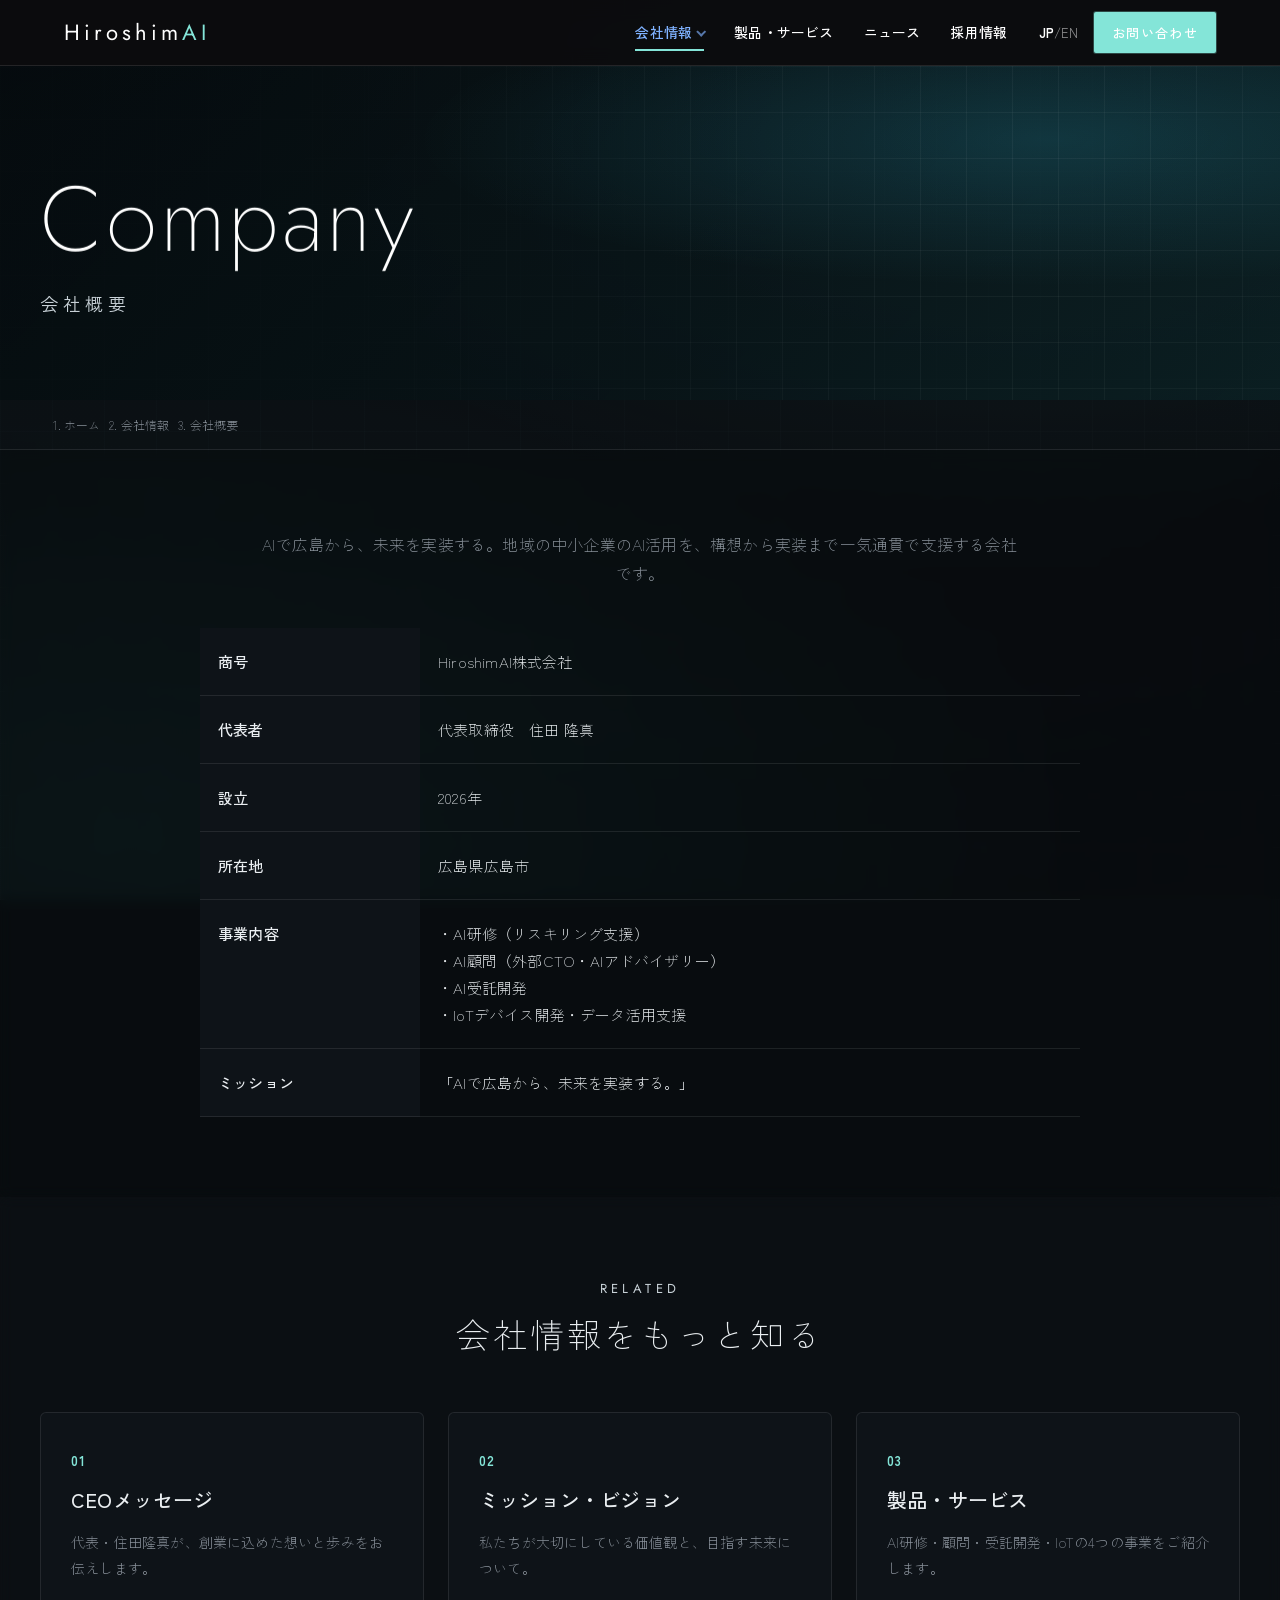
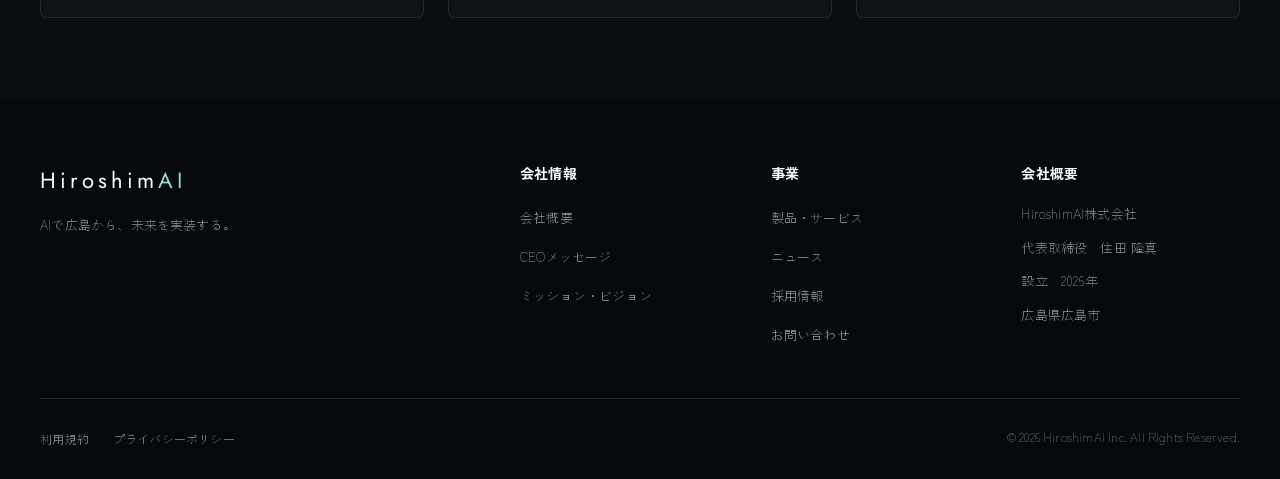
==== company/index.html @ 33a02822 "HiroshimAI corporate site Co-Authored-By: Claude Opus 4.8 <noreply@anthropic.com>" ====
<!DOCTYPE html>
<html lang="ja">
<head>
  <meta charset="UTF-8" />
  <meta name="viewport" content="width=device-width, initial-scale=1.0" />
  <script>if(!(window.matchMedia&&matchMedia("(prefers-reduced-motion: reduce)").matches))document.documentElement.classList.add("anim");</script>
  <title>会社概要 | HiroshimAI株式会社</title>
  <meta name="description" content="HiroshimAI株式会社の会社概要。商号・代表者・設立・所在地・事業内容をご案内します。" />
  <link rel="preconnect" href="https://fonts.googleapis.com" />
  <link rel="preconnect" href="https://fonts.gstatic.com" crossorigin />
  <link href="https://fonts.googleapis.com/css2?family=Jost:wght@200;300;400;500;600&family=Zen+Kaku+Gothic+New:wght@300;400;500;700&display=swap" rel="stylesheet" />
  <link rel="stylesheet" href="../css/style.css" />
</head>
<body>
  <div id="app-header"></div>

  <main>
    <section class="page-hero">
      <div class="page-hero-inner">
        <h1>Company</h1>
        <p class="page-jp">会社概要</p>
      </div>
    </section>
    <nav class="breadcrumb" aria-label="パンくず">
      <ol>
        <li><a href="../index.html">ホーム</a></li>
        <li><a href="index.html">会社情報</a></li>
        <li>会社概要</li>
      </ol>
    </nav>

    <section class="page-section">
      <div class="inner">
        <p class="lead-text">AIで広島から、未来を実装する。地域の中小企業のAI活用を、構想から実装まで一気通貫で支援する会社です。</p>
        <table class="profile-table">
          <tbody>
            <tr><th>商号</th><td>HiroshimAI株式会社</td></tr>
            <tr><th>代表者</th><td>代表取締役　住田 隆真</td></tr>
            <tr><th>設立</th><td>2026年</td></tr>
            <tr><th>所在地</th><td>広島県広島市</td></tr>
            <tr><th>事業内容</th><td>
              ・AI研修（リスキリング支援）<br />
              ・AI顧問（外部CTO・AIアドバイザリー）<br />
              ・AI受託開発<br />
              ・IoTデバイス開発・データ活用支援
            </td></tr>
            <tr><th>ミッション</th><td>「AIで広島から、未来を実装する。」</td></tr>
          </tbody>
        </table>
      </div>
    </section>

    <section class="page-section alt">
      <div class="inner">
        <div class="block-head">
          <p class="en">RELATED</p>
          <h2>会社情報をもっと知る</h2>
        </div>
        <div class="value-grid">
          <a class="value-card" href="message.html" data-reveal>
            <p class="v-num">01</p>
            <h3>CEOメッセージ</h3>
            <p>代表・住田隆真が、創業に込めた想いと歩みをお伝えします。</p>
          </a>
          <a class="value-card" href="vision.html" data-reveal>
            <p class="v-num">02</p>
            <h3>ミッション・ビジョン</h3>
            <p>私たちが大切にしている価値観と、目指す未来について。</p>
          </a>
          <a class="value-card" href="../services/index.html" data-reveal>
            <p class="v-num">03</p>
            <h3>製品・サービス</h3>
            <p>AI研修・顧問・受託開発・IoTの4つの事業をご紹介します。</p>
          </a>
        </div>
      </div>
    </section>
  </main>

  <div id="app-footer"></div>
  <script>window.SITE_ROOT = "../";</script>
  <script src="../js/layout.js"></script>
</body>
</html>
---- css/style.css ----
/* ============================================================
   HiroshimAI Corporate Site — Sony-inspired clean layout
   ============================================================ */

:root {
  --ink: #eaeef1;
  --ink-soft: #8b939c;
  --line: rgba(255, 255, 255, 0.09);
  --bg: #07090c;
  --bg-alt: #0e1318;
  --panel: rgba(12, 16, 20, 0.58);
  --panel-2: rgba(16, 21, 26, 0.58);
  --accent: #3fb8ad;        /* 統一アクア — solid fills */
  --accent-2: #84e5d8;      /* 明るいアクア — links / highlights */
  --gold: #84e5d8;          /* アクセント（旧goldの参照を流用） */
  --metal: #c8d1d7;         /* プラチナ — 上質なラベル / 細線 */
  --header-h: 66px;
  --maxw: 1200px;
  --font: "Zen Kaku Gothic New", "Noto Sans JP", -apple-system, BlinkMacSystemFont, "Segoe UI", sans-serif;
  --font-en: "Jost", "Zen Kaku Gothic New", sans-serif;
}

* { margin: 0; padding: 0; box-sizing: border-box; }

html { scroll-behavior: smooth; background: #05080a; }

body {
  font-family: var(--font);
  color: var(--ink);
  background: transparent;
  line-height: 1.8;
  font-weight: 400;
  -webkit-font-smoothing: antialiased;
}

/* ---------- Site-wide background video (rotated, full-screen) ---------- */
.site-bg {
  position: fixed; inset: 0; z-index: -2;
  overflow: hidden; background: #05080a;
}
.site-bg-video {
  position: absolute; top: 50%; left: 50%;
  width: 100vh; height: 100vw;          /* swapped so a 90° turn fills the viewport */
  object-fit: cover;
  transform: translate(-50%, -50%) rotate(90deg);
  filter: saturate(1.08) contrast(1.04) brightness(0.92);
}
.site-bg-overlay {
  position: fixed; inset: 0; z-index: -1; pointer-events: none;
  background:
    radial-gradient(110% 80% at 80% 14%, rgba(110, 220, 208, 0.13), transparent 56%),
    radial-gradient(120% 90% at 10% 92%, rgba(70, 190, 180, 0.12), transparent 62%),
    repeating-linear-gradient(0deg, rgba(150, 210, 215, 0.03) 0 1px, transparent 1px 52px),
    repeating-linear-gradient(90deg, rgba(150, 210, 215, 0.03) 0 1px, transparent 1px 52px),
    radial-gradient(150% 120% at 50% 50%, transparent 26%, rgba(4, 6, 8, 0.58) 78%, rgba(3, 4, 6, 0.85) 100%),
    linear-gradient(180deg, rgba(5, 7, 9, 0.55) 0%, rgba(5, 7, 9, 0.42) 40%, rgba(5, 7, 9, 0.64) 100%);
}

a { color: inherit; text-decoration: none; }
ul { list-style: none; }
img { max-width: 100%; display: block; }

.pc-only { display: inline; }
.sp-only { display: none; }

/* ---------- Header ---------- */
.site-header {
  position: fixed;
  top: 0; left: 0; right: 0;
  height: var(--header-h);
  background: rgba(12, 12, 14, 0.95);
  backdrop-filter: blur(10px);
  border-bottom: 1px solid rgba(255, 255, 255, 0.10);
  z-index: 1000;
  transition: box-shadow .3s;
}
.site-header.scrolled { box-shadow: 0 2px 18px rgba(0,0,0,.35); }

/* black bar → light text */
.site-header .brand-mark { color: #fff; }
.site-header .global-nav a { color: #fff; }
.site-header .global-nav a:hover { color: #7fb2ff; }
.site-header .global-nav a.active { color: #7fb2ff; }
.site-header .lang-toggle { color: #fff; }
.site-header .lang-toggle span { color: rgba(255,255,255,.55); }
.site-header .nav-burger span { background: #fff; }
.site-header .btn-contact { background: var(--accent-2); }
.site-header .btn-contact:hover { background: #fff; color: var(--accent); }

.header-inner {
  max-width: var(--maxw);
  height: 100%;
  margin: 0 auto;
  padding: 0 24px;
  display: flex;
  align-items: center;
  gap: 32px;
}

.brand-mark {
  font-weight: 900;
  font-size: 22px;
  letter-spacing: .5px;
  color: var(--ink);
}
.brand-ai { color: var(--accent-2); }

.global-nav { margin-left: auto; }
.global-nav ul { display: flex; gap: 30px; }
.global-nav a {
  font-size: 14px;
  font-weight: 500;
  color: var(--ink);
  position: relative;
  padding: 4px 0;
  transition: color .2s;
}
.global-nav a::after {
  content: "";
  position: absolute;
  left: 0; bottom: -2px;
  width: 0; height: 2px;
  background: var(--accent-2);
  transition: width .25s;
}
.global-nav a:hover { color: var(--accent-2); }
.global-nav a:hover::after { width: 100%; }

.header-utility { display: flex; align-items: center; gap: 16px; }

.lang-toggle {
  background: none; border: none; cursor: pointer;
  font-family: var(--font);
  font-size: 13px; font-weight: 700; color: var(--ink);
}
.lang-toggle span { color: var(--ink-soft); font-weight: 400; }

.btn-contact {
  font-size: 13px; font-weight: 700;
  color: #fff; background: var(--accent);
  padding: 9px 18px; border-radius: 2px;
  transition: background .2s;
}
.btn-contact:hover { background: var(--accent-2); }

.nav-burger {
  display: none;
  flex-direction: column; gap: 5px;
  background: none; border: none; cursor: pointer; padding: 4px;
}
.nav-burger span {
  width: 24px; height: 2px; background: var(--ink);
  transition: transform .3s, opacity .3s;
}
.nav-burger.open span:nth-child(1) { transform: translateY(7px) rotate(45deg); }
.nav-burger.open span:nth-child(2) { opacity: 0; }
.nav-burger.open span:nth-child(3) { transform: translateY(-7px) rotate(-45deg); }

.mobile-drawer {
  position: fixed; top: var(--header-h); left: 0; right: 0;
  background: #fff; border-bottom: 1px solid var(--line);
  z-index: 999;
}
.mobile-drawer ul { padding: 8px 24px 20px; }
.mobile-drawer li { border-bottom: 1px solid var(--line); }
.mobile-drawer a { display: block; padding: 16px 4px; font-weight: 500; }
.drawer-contact { color: var(--accent-2); font-weight: 700; }

/* ---------- Hero ---------- */
.hero {
  position: relative;
  margin-top: 0;
  height: 100vh;
  min-height: 560px;
  overflow: hidden;
  background: transparent;     /* the site-wide video shows through */
}
.hero-overlay {
  position: absolute; inset: 0; z-index: 1; pointer-events: none;
  background:
    radial-gradient(80% 70% at 80% 30%, rgba(110,220,208,.13), transparent 60%),
    linear-gradient(90deg, rgba(4,6,8,.82) 0%, rgba(4,6,8,.44) 48%, rgba(4,6,8,.08) 100%),
    linear-gradient(0deg, rgba(4,6,8,.68) 0%, transparent 35%);
}
.hero-track { height: 100%; position: relative; z-index: 2; }

.hero-slide {
  position: absolute; inset: 0;
  opacity: 0; visibility: hidden;
  transition: opacity .9s ease;
  display: flex; align-items: center;
}
.hero-slide.is-active { opacity: 1; visibility: visible; }

.hero-bg {
  position: absolute; inset: 0;
  z-index: 0;
  transform: scale(1.05);
  transition: transform 6s ease;
}
.hero-slide.is-active .hero-bg { transform: scale(1); }

.hero-bg-1 { background:
  radial-gradient(circle at 75% 30%, rgba(31,111,235,.45), transparent 55%),
  linear-gradient(135deg, #06203b 0%, #0a2540 55%, #123a63 100%); }
.hero-bg-2 { background:
  radial-gradient(circle at 70% 70%, rgba(46,204,153,.4), transparent 55%),
  linear-gradient(135deg, #06231a 0%, #0b3d2e 60%, #145c44 100%); }
.hero-bg-3 { background:
  radial-gradient(circle at 78% 35%, rgba(160,90,230,.45), transparent 55%),
  linear-gradient(135deg, #1b0d2b 0%, #3a1d57 60%, #582a82 100%); }

.hero-bg::after {
  content: "";
  position: absolute; inset: 0;
  background-image:
    linear-gradient(rgba(255,255,255,.05) 1px, transparent 1px),
    linear-gradient(90deg, rgba(255,255,255,.05) 1px, transparent 1px);
  background-size: 48px 48px;
  mask-image: radial-gradient(circle at 70% 50%, #000, transparent 75%);
}

.hero-copy {
  position: relative; z-index: 2;
  max-width: var(--maxw);
  width: 100%;
  margin: 0 auto;
  padding: 0 24px;
  color: #fff;
}
.hero-kicker {
  font-size: 13px; font-weight: 700; letter-spacing: .25em;
  opacity: .85; margin-bottom: 18px;
}
.hero-title {
  font-size: clamp(30px, 5vw, 56px);
  font-weight: 900; line-height: 1.25;
  letter-spacing: .02em;
  margin-bottom: 22px;
}
.hero-lead {
  font-size: clamp(14px, 1.6vw, 17px);
  font-weight: 400; line-height: 1.9;
  opacity: .92; margin-bottom: 30px;
  max-width: 560px;
}
.hero-link {
  display: inline-flex; align-items: center; gap: 8px;
  font-size: 14px; font-weight: 700; color: #fff;
  border: 1px solid rgba(255,255,255,.7);
  padding: 12px 26px; border-radius: 2px;
  transition: background .25s, color .25s;
}
.hero-link::after { content: "→"; }
.hero-link:hover { background: #fff; color: var(--accent); }

.hero-dots {
  position: absolute; bottom: 24px; left: 50%;
  transform: translateX(-50%);
  display: flex; gap: 12px; z-index: 3;
}
.hero-dots button {
  width: 38px; height: 4px; border: none; cursor: pointer;
  background: rgba(255,255,255,.4); border-radius: 2px;
  transition: background .3s;
}
.hero-dots button.active { background: #fff; }

/* ---------- Mission ---------- */
.mission {
  text-align: center;
  padding: 96px 24px;
  max-width: 860px; margin: 0 auto;
}
.mission-text {
  font-size: clamp(20px, 3vw, 32px);
  font-weight: 300; line-height: 1.6;
  margin-bottom: 28px;
}
.mission-text strong { font-weight: 900; }
.mission-sub { font-size: 15px; color: var(--ink-soft); }
.mission-sub em { font-style: normal; color: var(--accent-2); font-weight: 700; }

/* ---------- Section headings ---------- */
.section-head { text-align: center; margin-bottom: 48px; }
.section-title {
  font-size: clamp(28px, 4vw, 42px);
  font-weight: 900; letter-spacing: .04em;
}
.section-jp {
  font-size: 13px; font-weight: 500; letter-spacing: .2em;
  color: var(--ink-soft); margin-top: 8px;
}
.section-head-light .section-title,
.section-head-light .section-jp { color: #fff; }
.section-head-light .section-jp { opacity: .75; }

/* ---------- Services ---------- */
.services { padding: 80px 24px; background: var(--bg-alt); }
.service-grid {
  max-width: var(--maxw); margin: 0 auto;
  display: grid; grid-template-columns: repeat(4, 1fr); gap: 24px;
}
.service-card {
  background: #fff; border: 1px solid var(--line);
  padding: 36px 28px; border-radius: 4px;
  transition: transform .3s, box-shadow .3s;
  position: relative; overflow: hidden;
}
.service-card::before {
  content: ""; position: absolute; top: 0; left: 0;
  width: 100%; height: 4px; background: var(--accent-2);
  transform: scaleX(0); transform-origin: left; transition: transform .3s;
}
.service-card:hover { transform: translateY(-6px); box-shadow: 0 16px 40px rgba(0,0,0,.08); }
.service-card:hover::before { transform: scaleX(1); }
.service-num {
  font-size: 13px; font-weight: 700; color: var(--accent-2);
  letter-spacing: .1em; margin-bottom: 12px;
}
.service-card h3 { font-size: 22px; font-weight: 900; margin-bottom: 12px; }
.service-catch { font-size: 14px; color: var(--ink-soft); margin-bottom: 18px; min-height: 3.6em; }
.service-points li {
  font-size: 13px; padding-left: 18px; position: relative; margin-bottom: 6px;
}
.service-points li::before {
  content: ""; position: absolute; left: 0; top: .8em;
  width: 6px; height: 6px; border-radius: 50%; background: var(--accent-2);
}

/* ---------- Steps ---------- */
.steps { padding: 96px 24px; }
.steps-lead { text-align: center; color: var(--ink-soft); margin: -24px 0 48px; font-size: 15px; }
.step-grid {
  max-width: var(--maxw); margin: 0 auto;
  display: grid; grid-template-columns: repeat(3, 1fr); gap: 28px;
}
.step-card {
  border: 1px solid var(--line); border-radius: 4px;
  padding: 34px 30px; position: relative;
}
.step-day {
  display: inline-block; font-size: 13px; font-weight: 700; color: #fff;
  background: var(--accent); padding: 4px 14px; border-radius: 2px; margin-bottom: 16px;
}
.step-card h3 { font-size: 20px; font-weight: 900; margin-bottom: 12px; }
.step-card > p { font-size: 14px; color: var(--ink-soft); margin-bottom: 18px; }
.step-card ul li {
  font-size: 13px; padding-left: 20px; position: relative; margin-bottom: 8px;
  border-top: 1px dashed var(--line); padding-top: 8px;
}
.step-card ul li::before {
  content: "✓"; position: absolute; left: 0; top: 8px; color: var(--accent-2); font-weight: 700;
}

/* ---------- Flow ---------- */
.flow { padding: 96px 24px; background: var(--bg-alt); }
.flow-list {
  max-width: var(--maxw); margin: 0 auto;
  display: grid; grid-template-columns: repeat(4, 1fr); gap: 0;
}
.flow-item {
  background: var(--bg-alt); padding: 32px 24px; border: 1px solid var(--line);
  position: relative;
}
.flow-item:not(:last-child)::after {
  content: "›"; position: absolute; right: -12px; top: 50%;
  transform: translateY(-50%); font-size: 28px; color: var(--accent-2);
  z-index: 2; background: transparent; padding: 0 2px;
}
.flow-step {
  font-size: 12px; font-weight: 700; color: var(--accent-2); letter-spacing: .1em;
}
.flow-item h3 { font-size: 18px; font-weight: 900; margin: 8px 0 10px; }
.flow-item p { font-size: 13px; color: var(--ink-soft); }

/* ---------- Pricing ---------- */
.pricing { padding: 96px 24px; }
.pricing-training {
  max-width: 980px; margin: 0 auto 72px;
  text-align: center;
  background: var(--bg-alt); border-radius: 8px; padding: 48px 32px;
}
.pt-lead { font-size: 17px; margin-bottom: 32px; }
.pt-lead strong { color: var(--accent-2); font-size: 1.3em; }
.pt-calc {
  display: flex; align-items: center; justify-content: center;
  gap: 18px; flex-wrap: wrap; margin-bottom: 24px;
}
.pt-box {
  background: #fff; border: 1px solid var(--line); border-radius: 6px;
  padding: 22px 28px; min-width: 180px;
}
.pt-box-accent { border-color: var(--accent-2); background: var(--accent); color: #fff; }
.pt-label { display: block; font-size: 13px; color: var(--ink-soft); margin-bottom: 6px; }
.pt-box-accent .pt-label { color: rgba(255,255,255,.85); }
.pt-num { display: block; font-size: 44px; font-weight: 900; line-height: 1; }
.pt-num small { font-size: 16px; font-weight: 700; margin-left: 2px; }
.pt-note { display: block; font-size: 11px; color: var(--ink-soft); margin-top: 6px; }
.pt-box-accent .pt-note { color: rgba(255,255,255,.8); }
.pt-op { font-size: 32px; font-weight: 300; color: var(--ink-soft); }
.pt-foot { font-size: 12px; color: var(--ink-soft); margin-top: 18px; }

.plans-title { text-align: center; font-size: 24px; font-weight: 900; margin-bottom: 36px; }
.plan-grid {
  max-width: var(--maxw); margin: 0 auto;
  display: grid; grid-template-columns: repeat(4, 1fr); gap: 20px;
}
.plan-card {
  border: 1px solid var(--line); border-radius: 6px; padding: 30px 24px;
  display: flex; flex-direction: column;
}
.plan-card-featured {
  border: 2px solid var(--accent-2);
  box-shadow: 0 14px 38px rgba(31,111,235,.14);
  position: relative;
}
.plan-card-featured::before {
  content: "おすすめ"; position: absolute; top: -12px; left: 50%;
  transform: translateX(-50%); background: var(--accent-2); color: #fff;
  font-size: 11px; font-weight: 700; padding: 4px 14px; border-radius: 20px;
}
.plan-tag { font-size: 12px; font-weight: 700; color: var(--accent-2); letter-spacing: .1em; }
.plan-card h4 { font-size: 20px; font-weight: 900; margin: 6px 0 10px; }
.plan-price { font-size: 30px; font-weight: 900; margin-bottom: 20px; }
.plan-price small { font-size: 14px; font-weight: 500; color: var(--ink-soft); }
.plan-card ul li {
  font-size: 13px; padding: 9px 0 9px 20px; position: relative;
  border-top: 1px solid var(--line);
}
.plan-card ul li::before {
  content: "✓"; position: absolute; left: 0; color: var(--accent-2); font-weight: 700;
}

/* ---------- Company / Message ---------- */
.company {
  padding: 96px 24px;
  background: linear-gradient(135deg, #06203b, #0a2540 60%, #123a63);
  color: #fff;
}
.company-inner {
  max-width: var(--maxw); margin: 0 auto;
  display: grid; grid-template-columns: 320px 1fr; gap: 56px; align-items: center;
}
.rep-photo {
  aspect-ratio: 3/4; border-radius: 6px;
  background:
    radial-gradient(circle at 50% 35%, rgba(31,111,235,.5), transparent 60%),
    linear-gradient(160deg, #16314f, #0a2540);
  border: 1px solid rgba(255,255,255,.15);
  display: flex; align-items: flex-end; justify-content: center;
  padding-bottom: 24px;
}
.rep-photo span {
  writing-mode: vertical-rl; font-size: 30px; font-weight: 900;
  letter-spacing: .15em; opacity: .9;
}
.rep-lead { font-size: clamp(20px, 2.6vw, 28px); font-weight: 700; line-height: 1.6; margin-bottom: 20px; }
.rep-text { font-size: 15px; opacity: .9; margin-bottom: 28px; max-width: 560px; }
.rep-name { display: flex; align-items: baseline; gap: 14px; margin-bottom: 24px; }
.rep-role { font-size: 13px; opacity: .8; }
.rep-fullname { font-size: 26px; font-weight: 900; letter-spacing: .08em; }
.rep-history { border-top: 1px solid rgba(255,255,255,.2); padding-top: 18px; }
.rep-history li {
  font-size: 14px; padding: 7px 0; display: flex; gap: 18px;
  border-bottom: 1px solid rgba(255,255,255,.1);
}
.rep-history li span { font-weight: 700; color: #7fb2ff; min-width: 48px; }

/* ---------- News ---------- */
.news { padding: 96px 24px; max-width: 920px; margin: 0 auto; }
.news-list li {
  display: flex; align-items: center; gap: 20px; flex-wrap: wrap;
  padding: 22px 8px; border-bottom: 1px solid var(--line);
  transition: background .2s;
}
.news-list li:first-child { border-top: 1px solid var(--line); }
.news-list li:hover { background: var(--bg-alt); }
.news-list time { font-size: 14px; font-weight: 700; color: var(--ink-soft); min-width: 96px; }
.news-cat {
  font-size: 11px; font-weight: 700; color: #fff; background: var(--accent);
  padding: 3px 12px; border-radius: 2px;
}
.news-list a { font-size: 15px; font-weight: 500; flex: 1; }
.news-list a:hover { color: var(--accent-2); }

/* ---------- Contact ---------- */
.contact {
  text-align: center; padding: 100px 24px;
  background: var(--bg-alt);
}
.contact-title { font-size: clamp(26px, 4vw, 40px); font-weight: 900; line-height: 1.4; margin-bottom: 16px; }
.contact-lead { font-size: 16px; color: var(--ink-soft); margin-bottom: 36px; }
.contact-btn {
  display: inline-block; font-size: 16px; font-weight: 700; color: #fff;
  background: var(--accent); padding: 18px 48px; border-radius: 3px;
  transition: transform .2s, background .2s;
}
.contact-btn:hover { background: var(--accent-2); transform: translateY(-3px); }

/* ---------- Footer ---------- */
.site-footer { background: #0c0c0e; color: #cfcfd4; padding: 64px 24px 28px; }
.footer-inner {
  max-width: var(--maxw); margin: 0 auto;
  display: grid; grid-template-columns: 1.2fr 2fr; gap: 48px;
  padding-bottom: 40px; border-bottom: 1px solid rgba(255,255,255,.12);
}
.footer-brand .brand-mark { color: #fff; }
.footer-brand p { font-size: 13px; opacity: .7; margin-top: 12px; }
.footer-nav { display: grid; grid-template-columns: repeat(3, 1fr); gap: 32px; }
.footer-col h4 { font-size: 14px; font-weight: 700; color: #fff; margin-bottom: 16px; }
.footer-col ul li { margin-bottom: 10px; }
.footer-col a { font-size: 13px; opacity: .75; transition: opacity .2s; }
.footer-col a:hover { opacity: 1; }
.footer-meta li { font-size: 13px; opacity: .7; margin-bottom: 8px; }
.footer-bottom {
  max-width: var(--maxw); margin: 24px auto 0;
  display: flex; justify-content: space-between; align-items: center; flex-wrap: wrap; gap: 12px;
}
.footer-legal { display: flex; gap: 24px; }
.footer-legal a { font-size: 12px; opacity: .7; }
.footer-legal a:hover { opacity: 1; }
.copyright { font-size: 12px; opacity: .55; }

/* ---------- Global nav dropdown ---------- */
.global-nav { height: 100%; }
.global-nav ul { height: 100%; align-items: stretch; }
.global-nav li { display: flex; align-items: center; }
.has-dropdown { position: relative; }
.nav-top { display: inline-flex; align-items: center; gap: 5px; }
.caret {
  width: 7px; height: 7px; border-right: 2px solid currentColor;
  border-bottom: 2px solid currentColor; transform: rotate(45deg) translateY(-1px);
  transition: transform .25s; opacity: .65;
}
.has-dropdown:hover .caret { transform: rotate(225deg) translateY(-1px); }
.global-nav a.active { color: var(--accent-2); }
.global-nav a.active::after { width: 100%; }

.dropdown {
  position: absolute; top: 100%; left: 50%;
  transform: translateX(-50%) translateY(10px);
  min-width: 220px; background: #fff;
  border: 1px solid var(--line); border-radius: 4px;
  box-shadow: 0 14px 36px rgba(0,0,0,.12);
  padding: 8px 0; z-index: 1100;
  opacity: 0; visibility: hidden; pointer-events: none;
  transition: opacity .2s ease, transform .2s ease;
}
.has-dropdown:hover .dropdown,
.has-dropdown:focus-within .dropdown {
  opacity: 1; visibility: visible; pointer-events: auto;
  transform: translateX(-50%) translateY(0);
}
.dropdown a {
  display: block; padding: 12px 24px; font-size: 13px; font-weight: 500;
  white-space: nowrap;
}
.dropdown a::after { display: none; }
.dropdown a:hover { background: var(--bg-alt); color: var(--accent-2); }
.dropdown a[aria-current="page"] { color: var(--accent-2); font-weight: 700; }

/* drawer accordion */
.drawer-acc {
  width: 100%; text-align: left; background: none; border: none; cursor: pointer;
  font-family: var(--font); font-size: 16px; font-weight: 500; color: var(--ink);
  padding: 16px 4px; display: flex; align-items: center; justify-content: space-between;
}
.acc-icon { width: 10px; height: 10px; border-right: 2px solid var(--ink); border-bottom: 2px solid var(--ink); transform: rotate(45deg); transition: transform .25s; }
.drawer-acc.open .acc-icon { transform: rotate(225deg); }
.drawer-sub { padding: 0 0 12px 16px; }
.drawer-sub a { display: block; padding: 12px 4px; font-size: 14px; color: var(--ink-soft); border-bottom: 1px solid var(--line); }

/* ---------- Sub-page hero / breadcrumb ---------- */
.page-hero {
  margin-top: var(--header-h);
  padding: 104px 24px 80px;
  background: linear-gradient(135deg, #06203b 0%, #0a2540 60%, #123a63 100%);
  color: #fff; position: relative; overflow: hidden;
}
.page-hero::after {
  content: ""; position: absolute; inset: 0;
  background-image:
    linear-gradient(rgba(255,255,255,.05) 1px, transparent 1px),
    linear-gradient(90deg, rgba(255,255,255,.05) 1px, transparent 1px);
  background-size: 46px 46px;
  mask-image: radial-gradient(circle at 80% 40%, #000, transparent 78%);
}
.page-hero-inner { max-width: var(--maxw); margin: 0 auto; position: relative; z-index: 1; }
/* Sony-style page title: large thin English, small Japanese subtitle */
.page-hero h1 {
  font-size: clamp(40px, 8vw, 92px);
  font-weight: 300;
  line-height: 1.08;
  letter-spacing: .01em;
  margin: 0;
  color: #fff;
}
.page-hero .page-jp {
  margin-top: 18px;
  font-size: clamp(14px, 1.7vw, 18px);
  font-weight: 400;
  letter-spacing: .22em;
  color: rgba(255,255,255,.72);
}

.breadcrumb {
  border-bottom: 1px solid var(--line); background: #fff;
}
.breadcrumb ol {
  max-width: var(--maxw); margin: 0 auto; padding: 14px 24px;
  display: flex; flex-wrap: wrap; gap: 8px; font-size: 12px; color: var(--ink-soft);
}
.breadcrumb a:hover { color: var(--accent-2); }
.breadcrumb li:not(:last-child)::after { content: "›"; margin-left: 8px; opacity: .5; }

/* ---------- Generic page section ---------- */
.page-section { padding: 80px 24px; }
.page-section .inner { max-width: var(--maxw); margin: 0 auto; }
.page-section.alt { background: var(--bg-alt); }
.block-head { text-align: center; margin-bottom: 44px; }
.block-head .en { font-size: 13px; font-weight: 700; letter-spacing: .2em; color: var(--accent-2); }
.block-head h2 { font-size: clamp(24px, 3.4vw, 34px); font-weight: 900; margin-top: 6px; }
.lead-text { max-width: 760px; margin: 0 auto 40px; text-align: center; font-size: 16px; color: var(--ink-soft); }

/* ---------- Company profile table ---------- */
.profile-table { width: 100%; max-width: 880px; margin: 0 auto; border-collapse: collapse; }
.profile-table th, .profile-table td {
  text-align: left; padding: 20px 18px; border-bottom: 1px solid var(--line); font-size: 15px; vertical-align: top;
}
.profile-table th { width: 220px; font-weight: 700; background: var(--bg-alt); }

/* ---------- Vision page ---------- */
.vision-statement {
  text-align: center; padding: 30px 24px 10px;
}
.vision-statement .big {
  font-size: clamp(28px, 5vw, 52px); font-weight: 900; line-height: 1.4;
  background: linear-gradient(135deg, #0a2540, #1f6feb); -webkit-background-clip: text; background-clip: text; color: transparent;
}
.value-grid { display: grid; grid-template-columns: repeat(3, 1fr); gap: 24px; max-width: var(--maxw); margin: 0 auto; }
.value-card { border: 1px solid var(--line); border-radius: 6px; padding: 36px 30px; background: #fff; }
.value-card .v-num { font-size: 13px; font-weight: 700; color: var(--accent-2); letter-spacing: .1em; }
.value-card h3 { font-size: 20px; font-weight: 900; margin: 10px 0 12px; }
.value-card p { font-size: 14px; color: var(--ink-soft); }

/* ---------- Home teaser blocks ---------- */
.more-link {
  display: inline-flex; align-items: center; gap: 8px;
  font-size: 14px; font-weight: 700; color: var(--accent);
  border: 1px solid var(--accent); padding: 12px 28px; border-radius: 2px;
  transition: background .2s, color .2s;
}
.more-link::after { content: "→"; }
.more-link:hover { background: var(--accent); color: #fff; }
.center { text-align: center; margin-top: 44px; }

a.service-card { color: inherit; cursor: pointer; }
a.service-card .service-go { font-size: 13px; font-weight: 700; color: var(--accent-2); margin-top: 16px; display: inline-block; }
a.service-card .service-go::after { content: " →"; }

.home-recruit {
  position: relative; overflow: hidden;
  background: linear-gradient(135deg, #0b3d2e, #145c44);
  color: #fff; text-align: center; padding: 90px 24px;
}
.home-recruit h2 { font-size: clamp(24px, 4vw, 38px); font-weight: 900; margin-bottom: 14px; }
.home-recruit p { opacity: .9; margin-bottom: 30px; }
.home-recruit .more-link { color: #fff; border-color: rgba(255,255,255,.7); }
.home-recruit .more-link:hover { background: #fff; color: #0b3d2e; }

/* ---------- News page ---------- */
.news-filter { display: flex; gap: 10px; justify-content: center; flex-wrap: wrap; margin-bottom: 36px; }
.news-filter span { font-size: 13px; font-weight: 700; padding: 8px 18px; border: 1px solid var(--line); border-radius: 20px; color: var(--ink-soft); }
.news-filter span.on { background: var(--accent); color: #fff; border-color: var(--accent); }

/* ---------- Recruit page ---------- */
.recruit-values { display: grid; grid-template-columns: repeat(3, 1fr); gap: 24px; }
.job-list { max-width: 920px; margin: 0 auto; }
.job-card {
  border: 1px solid var(--line); border-radius: 6px; padding: 30px 32px; margin-bottom: 18px;
  display: grid; grid-template-columns: 1fr auto; gap: 16px 32px; align-items: center;
}
.job-card h3 { font-size: 20px; font-weight: 900; margin-bottom: 8px; }
.job-tags { display: flex; gap: 8px; flex-wrap: wrap; margin-bottom: 8px; }
.job-tags span { font-size: 12px; font-weight: 700; color: var(--accent-2); background: #eef4ff; padding: 4px 12px; border-radius: 3px; }
.job-card p { font-size: 14px; color: var(--ink-soft); }
.job-apply { white-space: nowrap; }

/* ---------- Contact page ---------- */
.contact-wrap { max-width: 720px; margin: 0 auto; }
.contact-form { display: grid; gap: 22px; }
.form-row { display: grid; gap: 8px; }
.form-row label { font-size: 14px; font-weight: 700; }
.form-row label .req { color: #d33; font-size: 12px; margin-left: 6px; }
.form-row input, .form-row textarea, .form-row select {
  font-family: var(--font); font-size: 15px; padding: 14px 16px;
  border: 1px solid var(--line); border-radius: 4px; background: #fff; width: 100%;
}
.form-row input:focus, .form-row textarea:focus, .form-row select:focus {
  outline: none; border-color: var(--accent-2); box-shadow: 0 0 0 3px rgba(31,111,235,.12);
}
.form-row textarea { min-height: 150px; resize: vertical; }
.form-submit {
  font-family: var(--font); font-size: 16px; font-weight: 700; color: #fff;
  background: var(--accent); border: none; cursor: pointer;
  padding: 16px 48px; border-radius: 3px; justify-self: center; transition: background .2s, transform .2s;
}
.form-submit:hover { background: var(--accent-2); transform: translateY(-2px); }
.contact-note { text-align: center; font-size: 13px; color: var(--ink-soft); margin-top: 20px; }
.contact-direct { text-align: center; margin-top: 40px; padding-top: 32px; border-top: 1px solid var(--line); }
.contact-direct a { color: var(--accent-2); font-weight: 700; }

/* ============================================================
   DARK THEME — 近未来感（ネオン×ガラス）と、翠の生命感
   ============================================================ */

/* section backdrops — translucent so the living video breathes through */
.services, .steps, .pricing, .page-section { background: var(--panel); }
.flow, .contact, .page-section.alt { background: var(--panel-2); }
.mission, .news { background: transparent; }

/* readable text over moving video */
.hero-copy, .mission-text, .mission-sub { text-shadow: 0 2px 24px rgba(0,0,0,.55); }

/* gold labels (大観の金) */
.hero-kicker { color: var(--gold); opacity: 1; }
.block-head .en, .page-hero .en { color: var(--gold); }
.section-jp { color: var(--gold); opacity: .9; }

/* mission */
.mission-sub em { color: var(--accent-2); }

/* services / steps / plans / values / jobs — dark panels */
.service-card { background: var(--bg-alt); border-color: var(--line); }
.service-card:hover { box-shadow: 0 18px 44px rgba(0,0,0,.5); }
.step-card { background: rgba(255,255,255,.025); border-color: var(--line); }
.step-card ul li { border-top-color: var(--line); }
.plan-card { background: var(--bg-alt); border-color: var(--line); }
.plan-card ul li { border-top-color: var(--line); }
.plan-card-featured { border-color: var(--accent-2); box-shadow: 0 16px 44px rgba(69,214,166,.18); }
.value-card { background: var(--bg-alt); border-color: var(--line); }
.job-card { background: var(--bg-alt); border-color: var(--line); }
.job-tags span { background: rgba(69,214,166,.12); color: var(--accent-2); }

/* pricing */
.pricing-training { background: var(--bg-alt); }
.pt-box { background: #0c1217; border-color: var(--line); }
.pt-box-accent { background: var(--accent); border-color: var(--accent-2); }
.pt-op { color: var(--ink-soft); }

/* company profile table */
.profile-table th { background: var(--bg-alt); }
.profile-table th, .profile-table td { border-bottom-color: var(--line); }

/* news */
.news-list li, .news-list li:first-child { border-color: var(--line); }
.news-list li:hover { background: var(--bg-alt); }
.news-cat { background: var(--accent); }
.news-filter span { border-color: var(--line); color: var(--ink-soft); }
.news-filter span.on { background: var(--accent); border-color: var(--accent); color: #fff; }

/* contact form */
.form-row input, .form-row textarea, .form-row select {
  background: var(--bg-alt); border-color: var(--line); color: var(--ink);
}
.form-row input::placeholder, .form-row textarea::placeholder { color: #5d6970; }
.contact-direct { border-top-color: var(--line); }

/* breadcrumb */
.breadcrumb { background: var(--panel-2); border-bottom-color: var(--line); }

/* dropdown — dark panel */
.dropdown {
  background: #0c1217; border-color: var(--line);
  box-shadow: 0 18px 40px rgba(0,0,0,.55);
}
.dropdown a:hover { background: rgba(255,255,255,.06); color: var(--accent-2); }

/* mobile drawer — dark */
.mobile-drawer { background: #070b0e; border-bottom-color: var(--line); }
.mobile-drawer li { border-color: var(--line); }
.drawer-sub a { color: var(--ink-soft); border-color: var(--line); }

/* atmospheric dark gradients (差し替え) */
.company {
  background:
    radial-gradient(90% 80% at 80% 20%, rgba(56,214,255,.13), transparent 55%),
    linear-gradient(135deg, rgba(7,15,18,.90) 0%, rgba(9,20,24,.86) 55%, rgba(11,30,34,.84) 100%);
}
.rep-photo {
  background:
    radial-gradient(circle at 50% 32%, rgba(69,214,166,.35), transparent 62%),
    linear-gradient(160deg, #12211c, #0a1512);
  border-color: rgba(255,255,255,.12);
}
.rep-history li span { color: var(--accent-2); }
.page-hero {
  background:
    radial-gradient(90% 80% at 82% 22%, rgba(56,214,255,.15), transparent 55%),
    linear-gradient(135deg, rgba(6,12,15,.88) 0%, rgba(9,22,26,.82) 60%, rgba(12,34,38,.80) 100%);
}
.home-recruit {
  background:
    radial-gradient(80% 80% at 20% 30%, rgba(56,214,255,.13), transparent 55%),
    linear-gradient(135deg, rgba(7,28,28,.90), rgba(11,50,48,.84));
}

/* footer — keep deepest tone, align hairlines */
.site-footer { background: #06090b; }

/* gentle living glow on the hero (生命感) */
@keyframes heroGlow {
  0%, 100% { opacity: .85; }
  50% { opacity: 1; }
}
.hero-overlay { animation: heroGlow 7s ease-in-out infinite; }

/* ---------- 近未来感：フロストガラス × ネオングロー ---------- */
.services, .steps, .pricing, .flow, .contact, .page-section {
  backdrop-filter: blur(7px) saturate(1.1);
  -webkit-backdrop-filter: blur(7px) saturate(1.1);
}

/* neon-lit labels */
.hero-kicker, .block-head .en, .page-hero .en, .section-jp {
  text-shadow: 0 0 16px rgba(56, 214, 255, 0.55);
}
.brand-ai { text-shadow: 0 0 12px rgba(60, 230, 196, 0.65); }

/* glowing CTAs */
.site-header .btn-contact { box-shadow: 0 0 0 1px rgba(60,230,196,.40), 0 0 18px rgba(60,230,196,.35); }
.contact-btn { box-shadow: 0 0 26px rgba(21,168,146,.50); }
.contact-btn:hover { box-shadow: 0 0 34px rgba(60,230,196,.65); }
.hero-link { box-shadow: 0 0 18px rgba(56,214,255,.22); }
.hero-link:hover { box-shadow: 0 0 28px rgba(56,214,255,.5); }

/* cards: neon edge on emphasis / hover */
.service-card:hover {
  border-color: rgba(60,230,196,.55);
  box-shadow: 0 0 0 1px rgba(60,230,196,.35), 0 20px 46px rgba(0,0,0,.55);
}
.service-card::before, .plan-card-featured::before { box-shadow: 0 0 14px rgba(60,230,196,.7); }
.plan-card-featured { box-shadow: 0 0 0 1px rgba(60,230,196,.45), 0 16px 46px rgba(60,230,196,.16); }
.value-card:hover, .job-card:hover {
  border-color: rgba(60,230,196,.45);
  box-shadow: 0 0 26px rgba(60,230,196,.12);
}
.step-day, .news-cat { box-shadow: 0 0 14px rgba(21,168,146,.45); }
.pt-box-accent { box-shadow: 0 0 22px rgba(60,230,196,.30); }

/* ============================================================
   LUXE × HI-TECH — 極細タイポグラフィと統一された静かな光
   ============================================================ */
body { font-weight: 300; letter-spacing: .012em; }

/* English display font (Jost) for Latin titles & brand */
.brand-mark,
.section-title, .block-head h2, .page-hero h1,
.hero-kicker, .block-head .en,
.service-num, .plan-tag, .flow-step, .step-day, .news-cat,
.plan-price, .pt-num, .news-list time {
  font-family: var(--font-en);
}

/* thin, airy headings */
.brand-mark { font-weight: 400; letter-spacing: .18em; }
.section-title, .block-head h2 { font-weight: 200; letter-spacing: .08em; }
.page-hero h1 { font-weight: 200; letter-spacing: .03em; }
.hero-title { font-weight: 300; letter-spacing: .06em; }
.mission-text { font-weight: 200; }
.mission-text strong { font-weight: 500; }
.contact-title, .plans-title { font-weight: 300; letter-spacing: .04em; }
.hero-lead, .mission-sub, .lead-text, .steps-lead, .contact-lead,
.service-catch, .news-list a, .rep-text, .flow-item p, .step-card > p,
.value-card p, .job-card p, .plan-card ul li, .service-points li {
  font-weight: 300;
}
.service-card h3, .step-card h3, .plan-card h4, .value-card h3,
.job-card h3, .rep-fullname, .rep-lead, .flow-item h3,
.profile-table th, .news-filter span { font-weight: 500; }
.plan-price, .pt-num { font-weight: 300; }

/* refined small labels in platinum (大人びた金属感) */
.hero-kicker { color: var(--metal); font-weight: 400; letter-spacing: .42em; text-shadow: none; }
.block-head .en { color: var(--metal); font-weight: 400; letter-spacing: .34em; text-shadow: none; }
.section-jp, .page-hero .page-jp { color: var(--metal); font-weight: 400; letter-spacing: .26em; text-shadow: none; }
.plan-tag, .flow-step, .service-num, .v-num { letter-spacing: .18em; font-weight: 500; }

/* buttons: thin, wide-tracked, quiet glow */
.btn-contact, .contact-btn, .more-link, .form-submit, .hero-link {
  font-weight: 500; letter-spacing: .10em;
}
.brand-ai { text-shadow: none; }

/* soften the neon → quiet, premium light */
.site-header .btn-contact { box-shadow: 0 0 0 1px rgba(132,229,216,.28); }
.contact-btn { box-shadow: 0 0 22px rgba(63,184,173,.24); }
.contact-btn:hover { box-shadow: 0 0 30px rgba(132,229,216,.42); }
.hero-link, .hero-link:hover { box-shadow: none; }
.service-card:hover { border-color: rgba(132,229,216,.42); box-shadow: 0 20px 54px rgba(0,0,0,.55); }
.service-card::before, .plan-card-featured::before { box-shadow: 0 0 10px rgba(132,229,216,.5); }
.plan-card-featured { box-shadow: 0 0 0 1px rgba(132,229,216,.34), 0 20px 54px rgba(0,0,0,.5); }
.value-card:hover, .job-card:hover { border-color: rgba(132,229,216,.32); box-shadow: 0 16px 40px rgba(0,0,0,.4); }
.step-day, .news-cat, .pt-box-accent { box-shadow: none; }
.plan-card-featured::before { content: "おすすめ"; }

/* CEO photo (transparent PNG on a soft aqua-lit panel) */
.rep-photo.has-img {
  aspect-ratio: 517 / 660;
  padding: 0;
  display: flex; align-items: flex-end; justify-content: center;
  overflow: hidden;
  background:
    radial-gradient(78% 62% at 50% 30%, rgba(132,229,216,.20), transparent 64%),
    linear-gradient(165deg, #0f1c1a 0%, #0a1311 100%);
  border: 1px solid rgba(255,255,255,.10);
}
.rep-photo.has-img img {
  width: 100%; height: 100%;
  object-fit: cover; object-position: top center;
  display: block;
  filter: drop-shadow(0 14px 30px rgba(0,0,0,.45));
}

/* hairline under section EN title — quiet luxury detail */
.section-head .section-title { position: relative; display: inline-block; padding-bottom: 16px; }
.section-head .section-title::after {
  content: ""; position: absolute; left: 50%; bottom: 0; transform: translateX(-50%);
  width: 40px; height: 1px;
  background: linear-gradient(90deg, transparent, var(--accent-2), transparent);
}

/* ============================================================
   INTRO — 起動時のウェルカム・アニメーション（約5秒）
   ============================================================ */
.intro {
  position: fixed; inset: 0; z-index: 4000;
  display: flex; align-items: center; justify-content: center;
  background:
    radial-gradient(120% 90% at 50% 40%, rgba(63,184,173,.10), transparent 60%),
    #05070a;
  overflow: hidden;
  animation: introOut 5s ease forwards;
}
.intro::after {
  content: ""; position: absolute; inset: 0; pointer-events: none;
  background:
    repeating-linear-gradient(0deg, rgba(150,210,215,.025) 0 1px, transparent 1px 54px),
    repeating-linear-gradient(90deg, rgba(150,210,215,.025) 0 1px, transparent 1px 54px);
  mask-image: radial-gradient(circle at 50% 45%, #000, transparent 75%);
}
.intro-inner { text-align: center; position: relative; z-index: 1; padding: 0 24px; }
.intro-vision {
  font-family: var(--font-en);
  font-size: clamp(13px, 1.4vw, 16px);
  font-weight: 400; letter-spacing: .5em; text-transform: uppercase;
  color: var(--metal);
  opacity: 0;
  animation: introKicker 5s ease forwards;
}
.intro-lead {
  margin-top: 22px;
  font-size: clamp(26px, 5.2vw, 60px);
  font-weight: 200; letter-spacing: .08em; line-height: 1.4;
  color: #fff;
  opacity: 0;
  animation: introLead 5s ease forwards;
}
.intro-brand {
  margin-top: 30px;
  font-family: var(--font-en);
  font-size: clamp(18px, 2.2vw, 26px);
  font-weight: 400; letter-spacing: .22em;
  color: rgba(255,255,255,.9);
  opacity: 0;
  animation: introBrand 5s ease forwards;
}
.intro-brand span { color: var(--accent-2); }
.intro-line {
  width: 0; height: 1px; margin: 26px auto 0;
  background: linear-gradient(90deg, transparent, var(--accent-2), transparent);
  animation: introLine 5s ease forwards;
}
body.intro-lock { overflow: hidden; }

@keyframes introKicker {
  0% { opacity: 0; transform: translateY(8px); }
  10%, 72% { opacity: 1; transform: none; }
  86%, 100% { opacity: 0; }
}
@keyframes introLead {
  0%, 6% { opacity: 0; transform: translateY(16px); letter-spacing: .26em; }
  24%, 70% { opacity: 1; transform: none; letter-spacing: .08em; }
  88%, 100% { opacity: 0; transform: translateY(-6px); }
}
@keyframes introBrand {
  0%, 30% { opacity: 0; transform: translateY(10px); }
  46%, 72% { opacity: 1; transform: none; }
  88%, 100% { opacity: 0; }
}
@keyframes introLine {
  0%, 20% { width: 0; opacity: 0; }
  44%, 72% { width: 220px; opacity: 1; }
  100% { width: 260px; opacity: 0; }
}
@keyframes introOut {
  0%, 84% { opacity: 1; visibility: visible; }
  100% { opacity: 0; visibility: hidden; }
}
@media (prefers-reduced-motion: reduce) {
  .intro { animation: introOut .4s ease forwards; }
  .intro-vision, .intro-lead, .intro-brand, .intro-line { animation: none; opacity: 0; }
}

/* ============================================================
   SCROLL REVEAL — 文字が静かに立ち上がる洗練演出
   （.anim は head の小スクリプトが付与。JS無効/低モーション時は無効）
   ============================================================ */
.anim .section-jp, .anim .block-head .en, .anim .block-head h2,
.anim .lead-text, .anim .steps-lead, .anim .mission-text, .anim .mission-sub,
.anim .page-hero .page-jp, .anim .contact-title, .anim .contact-lead,
.anim .plans-title, .anim .rep-lead, .anim .rep-text, .anim .rep-name,
.anim .rep-history, .anim .profile-table, .anim .pt-lead,
.anim [data-reveal] {
  opacity: 0;
  transform: translateY(28px);
  filter: blur(7px);
  transition:
    opacity 1.05s cubic-bezier(.22,.61,.36,1),
    transform 1.05s cubic-bezier(.22,.61,.36,1),
    filter 1.05s ease;
  will-change: opacity, transform;
}
.anim .section-jp.in, .anim .block-head .en.in, .anim .block-head h2.in,
.anim .lead-text.in, .anim .steps-lead.in, .anim .mission-text.in, .anim .mission-sub.in,
.anim .page-hero .page-jp.in, .anim .contact-title.in, .anim .contact-lead.in,
.anim .plans-title.in, .anim .rep-lead.in, .anim .rep-text.in, .anim .rep-name.in,
.anim .rep-history.in, .anim .profile-table.in, .anim .pt-lead.in,
.anim [data-reveal].in {
  opacity: 1;
  transform: none;
  filter: blur(0);
}

/* English display titles: word-by-word rise from a mask */
.anim .section-title:not(.rv-ready),
.anim .page-hero h1:not(.rv-ready) { visibility: hidden; }
.rv-word { display: inline-block; overflow: hidden; vertical-align: top;
  padding-bottom: .12em; margin-bottom: -.12em; }
.rv-word-i {
  display: inline-block;
  transform: translateY(118%);
  opacity: 0;
  transition:
    transform 1.1s cubic-bezier(.19,1,.22,1),
    opacity 1.1s ease;
  will-change: transform, opacity;
}
.rv-ready.in .rv-word-i { transform: none; opacity: 1; }

/* ---------- Responsive ---------- */
@media (max-width: 1024px) {
  .service-grid { grid-template-columns: repeat(2, 1fr); }
  .plan-grid { grid-template-columns: repeat(2, 1fr); }
  .flow-list { grid-template-columns: repeat(2, 1fr); }
  .flow-item:nth-child(2)::after { display: none; }
  .company-inner { grid-template-columns: 240px 1fr; gap: 36px; }
  .value-grid, .recruit-values { grid-template-columns: 1fr; }
}

@media (max-width: 768px) {
  .pc-only { display: none; }
  .sp-only { display: inline; }
  .global-nav, .header-utility .lang-toggle, .header-utility .btn-contact { display: none; }
  .nav-burger { display: flex; }
  .global-nav { margin-left: 0; }
  .header-inner { gap: 0; justify-content: space-between; }
  .header-utility { margin-left: auto; }

  .service-grid, .step-grid, .plan-grid, .flow-list { grid-template-columns: 1fr; }
  .flow-item::after { display: none !important; }
  .service-catch { min-height: 0; }
  .company-inner { grid-template-columns: 1fr; }
  .rep-photo { max-width: 240px; margin: 0 auto; }
  .pt-calc { flex-direction: column; }
  .pt-op { transform: rotate(90deg); }
  .mission, .services, .steps, .flow, .pricing, .company, .news { padding-left: 18px; padding-right: 18px; }
  .footer-inner { grid-template-columns: 1fr; gap: 32px; }
  .footer-nav { grid-template-columns: repeat(2, 1fr); }

  .value-grid, .recruit-values { grid-template-columns: 1fr; }
  .job-card { grid-template-columns: 1fr; }
  .profile-table th { width: 130px; padding: 16px 12px; }
  .profile-table td { padding: 16px 12px; }
  .page-section { padding: 56px 18px; }
}
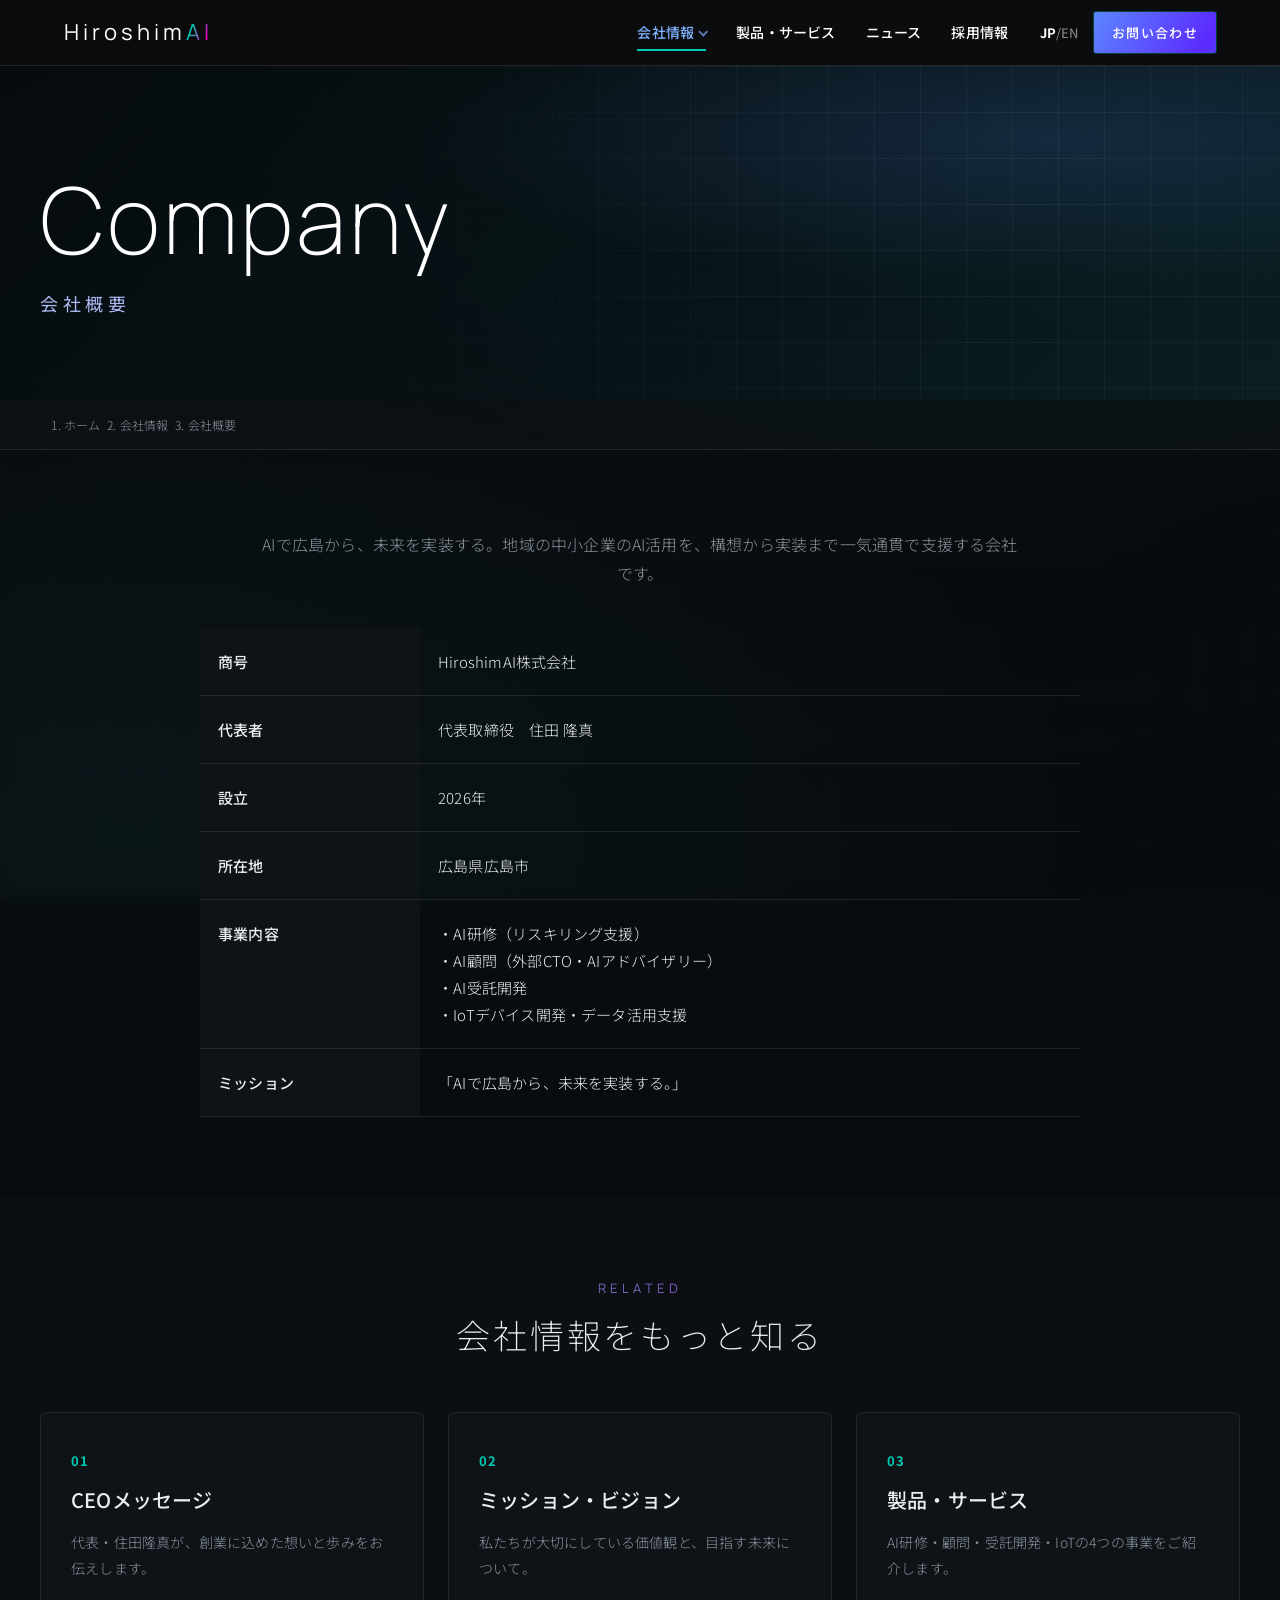
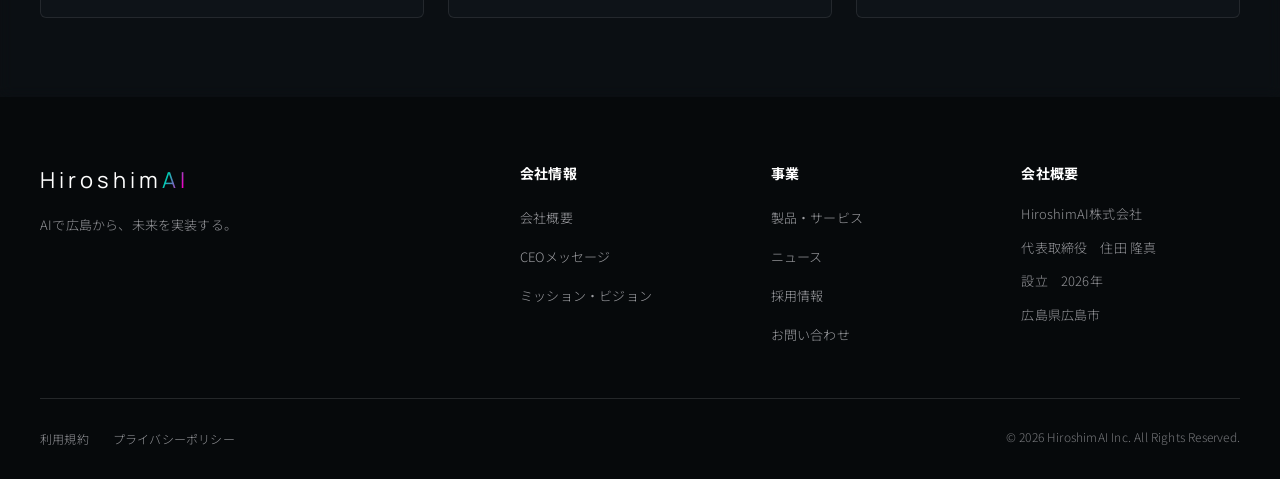
==== commit caaab063: "トンマナをひろしまAIサンドボックス風に（配色・フォント）＋ヒーロー文字をAIに - 全ページのフォントを Manrope + Noto Sans JP に変更 - ブランド配色へ：--accent " ====
--- a/company/index.html
+++ b/company/index.html
@@ -8,7 +8,7 @@
   <meta name="description" content="HiroshimAI株式会社の会社概要。商号・代表者・設立・所在地・事業内容をご案内します。" />
   <link rel="preconnect" href="https://fonts.googleapis.com" />
   <link rel="preconnect" href="https://fonts.gstatic.com" crossorigin />
-  <link href="https://fonts.googleapis.com/css2?family=Jost:wght@200;300;400;500;600&family=Zen+Kaku+Gothic+New:wght@300;400;500;700&display=swap" rel="stylesheet" />
+  <link href="https://fonts.googleapis.com/css2?family=Manrope:wght@200..800&family=Noto+Sans+JP:wght@100..900&display=swap" rel="stylesheet" />
   <link rel="stylesheet" href="../css/style.css" />
 </head>
 <body>
--- a/css/style.css
+++ b/css/style.css
@@ -10,14 +10,18 @@
   --bg-alt: #0e1318;
   --panel: rgba(12, 16, 20, 0.58);
   --panel-2: rgba(16, 21, 26, 0.58);
-  --accent: #3fb8ad;        /* 統一アクア — solid fills */
-  --accent-2: #84e5d8;      /* 明るいアクア — links / highlights */
-  --gold: #84e5d8;          /* アクセント（旧goldの参照を流用） */
-  --metal: #c8d1d7;         /* プラチナ — 上質なラベル / 細線 */
+  --accent: #536dfa;        /* ブランド・ブルー — solid fills（sandboxトンマナ） */
+  --accent-2: #00cab2;      /* ティール — links / highlights */
+  --gold: #f000c6;          /* マゼンタのポップ（旧goldの参照を流用） */
+  --metal: #aebaf4;         /* ペリウィンクル — 上質なラベル / 細線 */
+  /* sandbox ブランドグラデーション */
+  --grad-brand: linear-gradient(-80deg, #1f91dd 0%, #536dfa 94%);
+  --grad-vivid: linear-gradient(112deg, #00cab2 25%, #f000c6 75%);
+  --grad-cta: linear-gradient(120deg, #5c86ff 0%, #5c29ff 50%, #00cab2 100%);
   --header-h: 66px;
   --maxw: 1200px;
-  --font: "Zen Kaku Gothic New", "Noto Sans JP", -apple-system, BlinkMacSystemFont, "Segoe UI", sans-serif;
-  --font-en: "Jost", "Zen Kaku Gothic New", sans-serif;
+  --font: "Noto Sans JP", -apple-system, BlinkMacSystemFont, "Segoe UI", sans-serif;
+  --font-en: "Manrope", "Noto Sans JP", sans-serif;
 }
 
 * { margin: 0; padding: 0; box-sizing: border-box; }
@@ -40,15 +44,15 @@
 }
 .site-bg-video {
   position: absolute; top: 50%; left: 50%;
-  width: 100vh; height: 100vw;          /* swapped so a 90° turn fills the viewport */
+  width: 100%; height: 100%;            /* 広島FPV動画は横向きのまま全画面カバー */
   object-fit: cover;
-  transform: translate(-50%, -50%) rotate(90deg);
-  filter: saturate(1.08) contrast(1.04) brightness(0.92);
+  transform: translate(-50%, -50%);
+  filter: saturate(1.06) contrast(1.03) brightness(0.96);
 }
 .site-bg-overlay {
   position: fixed; inset: 0; z-index: -1; pointer-events: none;
   background:
-    radial-gradient(110% 80% at 80% 14%, rgba(110, 220, 208, 0.13), transparent 56%),
+    radial-gradient(110% 80% at 80% 14%, rgba(0, 202, 178, 0.13), transparent 56%),
     radial-gradient(120% 90% at 10% 92%, rgba(70, 190, 180, 0.12), transparent 62%),
     repeating-linear-gradient(0deg, rgba(150, 210, 215, 0.03) 0 1px, transparent 1px 52px),
     repeating-linear-gradient(90deg, rgba(150, 210, 215, 0.03) 0 1px, transparent 1px 52px),
@@ -175,14 +179,53 @@
   overflow: hidden;
   background: transparent;     /* the site-wide video shows through */
 }
+.hero-a-canvas {
+  position: absolute;
+  inset: 0;
+  z-index: 1;
+  width: 100%;
+  height: 100%;
+  display: block;
+  pointer-events: none;
+  opacity: .96;
+  mix-blend-mode: screen;
+  filter: saturate(1.2) contrast(1.04);
+}
+.hero-a-cursor {
+  position: fixed;
+  left: 0;
+  top: 0;
+  z-index: 1001;
+  width: 96px;
+  height: 96px;
+  border: 1px solid rgba(0, 202, 178, .46);
+  border-radius: 50%;
+  opacity: 0;
+  pointer-events: none;
+  translate: -50% -50%;
+  mix-blend-mode: screen;
+  box-shadow: 0 0 30px rgba(0, 202, 178, .22), inset 0 0 22px rgba(0, 202, 178, .08);
+  transition: opacity .18s ease;
+}
+.hero::before {
+  content: "";
+  position: absolute;
+  inset: 0;
+  z-index: 1;
+  pointer-events: none;
+  background:
+    radial-gradient(44% 52% at 72% 46%, rgba(0,202,178,.20), transparent 64%),
+    radial-gradient(34% 38% at 83% 38%, rgba(240,0,198,.10), transparent 70%);
+  mix-blend-mode: screen;
+}
 .hero-overlay {
-  position: absolute; inset: 0; z-index: 1; pointer-events: none;
+  position: absolute; inset: 0; z-index: 2; pointer-events: none;
   background:
-    radial-gradient(80% 70% at 80% 30%, rgba(110,220,208,.13), transparent 60%),
+    radial-gradient(80% 70% at 80% 30%, rgba(0,202,178,.13), transparent 60%),
     linear-gradient(90deg, rgba(4,6,8,.82) 0%, rgba(4,6,8,.44) 48%, rgba(4,6,8,.08) 100%),
     linear-gradient(0deg, rgba(4,6,8,.68) 0%, transparent 35%);
 }
-.hero-track { height: 100%; position: relative; z-index: 2; }
+.hero-track { height: 100%; position: relative; z-index: 3; }
 
 .hero-slide {
   position: absolute; inset: 0;
@@ -204,7 +247,7 @@
   radial-gradient(circle at 75% 30%, rgba(31,111,235,.45), transparent 55%),
   linear-gradient(135deg, #06203b 0%, #0a2540 55%, #123a63 100%); }
 .hero-bg-2 { background:
-  radial-gradient(circle at 70% 70%, rgba(46,204,153,.4), transparent 55%),
+  radial-gradient(circle at 70% 70%, rgba(0,202,178,.4), transparent 55%),
   linear-gradient(135deg, #06231a 0%, #0b3d2e 60%, #145c44 100%); }
 .hero-bg-3 { background:
   radial-gradient(circle at 78% 35%, rgba(160,90,230,.45), transparent 55%),
@@ -257,7 +300,7 @@
 .hero-dots {
   position: absolute; bottom: 24px; left: 50%;
   transform: translateX(-50%);
-  display: flex; gap: 12px; z-index: 3;
+  display: flex; gap: 12px; z-index: 4;
 }
 .hero-dots button {
   width: 38px; height: 4px; border: none; cursor: pointer;
@@ -661,7 +704,7 @@
 
 .home-recruit {
   position: relative; overflow: hidden;
-  background: linear-gradient(135deg, #0b3d2e, #145c44);
+  background: linear-gradient(135deg, #122a6b, #2a1466);
   color: #fff; text-align: center; padding: 90px 24px;
 }
 .home-recruit h2 { font-size: clamp(24px, 4vw, 38px); font-weight: 900; margin-bottom: 14px; }
@@ -785,7 +828,7 @@
 /* atmospheric dark gradients (差し替え) */
 .company {
   background:
-    radial-gradient(90% 80% at 80% 20%, rgba(56,214,255,.13), transparent 55%),
+    radial-gradient(90% 80% at 80% 20%, rgba(92,134,255,.13), transparent 55%),
     linear-gradient(135deg, rgba(7,15,18,.90) 0%, rgba(9,20,24,.86) 55%, rgba(11,30,34,.84) 100%);
 }
 .rep-photo {
@@ -797,13 +840,14 @@
 .rep-history li span { color: var(--accent-2); }
 .page-hero {
   background:
-    radial-gradient(90% 80% at 82% 22%, rgba(56,214,255,.15), transparent 55%),
+    radial-gradient(90% 80% at 82% 22%, rgba(92,134,255,.15), transparent 55%),
     linear-gradient(135deg, rgba(6,12,15,.88) 0%, rgba(9,22,26,.82) 60%, rgba(12,34,38,.80) 100%);
 }
 .home-recruit {
   background:
-    radial-gradient(80% 80% at 20% 30%, rgba(56,214,255,.13), transparent 55%),
-    linear-gradient(135deg, rgba(7,28,28,.90), rgba(11,50,48,.84));
+    radial-gradient(80% 80% at 20% 30%, rgba(92,134,255,.16), transparent 55%),
+    radial-gradient(70% 70% at 85% 80%, rgba(240,0,198,.12), transparent 60%),
+    linear-gradient(135deg, rgba(18,30,90,.90), rgba(36,16,90,.84));
 }
 
 /* footer — keep deepest tone, align hairlines */
@@ -824,7 +868,7 @@
 
 /* neon-lit labels */
 .hero-kicker, .block-head .en, .page-hero .en, .section-jp {
-  text-shadow: 0 0 16px rgba(56, 214, 255, 0.55);
+  text-shadow: 0 0 16px rgba(92, 134, 255, 0.55);
 }
 .brand-ai { text-shadow: 0 0 12px rgba(60, 230, 196, 0.65); }
 
@@ -832,8 +876,8 @@
 .site-header .btn-contact { box-shadow: 0 0 0 1px rgba(60,230,196,.40), 0 0 18px rgba(60,230,196,.35); }
 .contact-btn { box-shadow: 0 0 26px rgba(21,168,146,.50); }
 .contact-btn:hover { box-shadow: 0 0 34px rgba(60,230,196,.65); }
-.hero-link { box-shadow: 0 0 18px rgba(56,214,255,.22); }
-.hero-link:hover { box-shadow: 0 0 28px rgba(56,214,255,.5); }
+.hero-link { box-shadow: 0 0 18px rgba(92,134,255,.22); }
+.hero-link:hover { box-shadow: 0 0 28px rgba(92,134,255,.5); }
 
 /* cards: neon edge on emphasis / hover */
 .service-card:hover {
@@ -894,14 +938,14 @@
 .brand-ai { text-shadow: none; }
 
 /* soften the neon → quiet, premium light */
-.site-header .btn-contact { box-shadow: 0 0 0 1px rgba(132,229,216,.28); }
-.contact-btn { box-shadow: 0 0 22px rgba(63,184,173,.24); }
-.contact-btn:hover { box-shadow: 0 0 30px rgba(132,229,216,.42); }
+.site-header .btn-contact { box-shadow: 0 0 0 1px rgba(0,202,178,.28); }
+.contact-btn { box-shadow: 0 0 22px rgba(0,202,178,.24); }
+.contact-btn:hover { box-shadow: 0 0 30px rgba(0,202,178,.42); }
 .hero-link, .hero-link:hover { box-shadow: none; }
-.service-card:hover { border-color: rgba(132,229,216,.42); box-shadow: 0 20px 54px rgba(0,0,0,.55); }
-.service-card::before, .plan-card-featured::before { box-shadow: 0 0 10px rgba(132,229,216,.5); }
-.plan-card-featured { box-shadow: 0 0 0 1px rgba(132,229,216,.34), 0 20px 54px rgba(0,0,0,.5); }
-.value-card:hover, .job-card:hover { border-color: rgba(132,229,216,.32); box-shadow: 0 16px 40px rgba(0,0,0,.4); }
+.service-card:hover { border-color: rgba(0,202,178,.42); box-shadow: 0 20px 54px rgba(0,0,0,.55); }
+.service-card::before, .plan-card-featured::before { box-shadow: 0 0 10px rgba(0,202,178,.5); }
+.plan-card-featured { box-shadow: 0 0 0 1px rgba(0,202,178,.34), 0 20px 54px rgba(0,0,0,.5); }
+.value-card:hover, .job-card:hover { border-color: rgba(0,202,178,.32); box-shadow: 0 16px 40px rgba(0,0,0,.4); }
 .step-day, .news-cat, .pt-box-accent { box-shadow: none; }
 .plan-card-featured::before { content: "おすすめ"; }
 
@@ -912,9 +956,15 @@
   display: flex; align-items: flex-end; justify-content: center;
   overflow: hidden;
   background:
-    radial-gradient(78% 62% at 50% 30%, rgba(132,229,216,.20), transparent 64%),
+    radial-gradient(78% 62% at 50% 30%, rgba(0,202,178,.20), transparent 64%),
     linear-gradient(165deg, #0f1c1a 0%, #0a1311 100%);
   border: 1px solid rgba(255,255,255,.10);
+}
+.rep-placeholder {
+  color: var(--ink-soft);
+  font-weight: 300;
+  letter-spacing: .04em;
+  opacity: .85;
 }
 .rep-photo.has-img img {
   width: 100%; height: 100%;
@@ -938,7 +988,7 @@
   position: fixed; inset: 0; z-index: 4000;
   display: flex; align-items: center; justify-content: center;
   background:
-    radial-gradient(120% 90% at 50% 40%, rgba(63,184,173,.10), transparent 60%),
+    radial-gradient(120% 90% at 50% 40%, rgba(0,202,178,.10), transparent 60%),
     #05070a;
   overflow: hidden;
   animation: introOut 5s ease forwards;
@@ -964,9 +1014,10 @@
   font-size: clamp(26px, 5.2vw, 60px);
   font-weight: 200; letter-spacing: .08em; line-height: 1.4;
   color: #fff;
-  opacity: 0;
-  animation: introLead 5s ease forwards;
-}
+}
+.intro-lead .intro-c { opacity: 0; transition: opacity .1s ease; }
+.intro-lead .intro-c.on { opacity: 1; }
+.intro-caret { display: none; }
 .intro-brand {
   margin-top: 30px;
   font-family: var(--font-en);
@@ -1014,50 +1065,47 @@
 }
 
 /* ============================================================
-   SCROLL REVEAL — 文字が静かに立ち上がる洗練演出
+   SCROLL REVEAL — ソニー風「打ち込み型」タイプライター演出
    （.anim は head の小スクリプトが付与。JS無効/低モーション時は無効）
    ============================================================ */
-.anim .section-jp, .anim .block-head .en, .anim .block-head h2,
-.anim .lead-text, .anim .steps-lead, .anim .mission-text, .anim .mission-sub,
-.anim .page-hero .page-jp, .anim .contact-title, .anim .contact-lead,
-.anim .plans-title, .anim .rep-lead, .anim .rep-text, .anim .rep-name,
-.anim .rep-history, .anim .profile-table, .anim .pt-lead,
-.anim [data-reveal] {
+
+/* --- 打ち込み（タイプライター）：見出し・ラベル・短い文 --- */
+/* JS分割前のチラつき防止：.tw が付くまで不可視 */
+.anim .section-title:not(.tw), .anim .page-hero h1:not(.tw),
+.anim .section-jp:not(.tw), .anim .page-hero .page-jp:not(.tw),
+.anim .block-head .en:not(.tw), .anim .block-head h2:not(.tw),
+.anim .mission-text:not(.tw), .anim .contact-title:not(.tw),
+.anim .plans-title:not(.tw) { visibility: hidden; }
+
+.tw { visibility: visible; }
+.tw-word { display: inline-block; white-space: nowrap; }
+.tw-word.cjk { display: inline; white-space: normal; }
+.tw-c { opacity: 0; }
+.tw.tw-in .tw-c { opacity: 1; transition: opacity .09s ease; }
+
+/* カーソルは非表示（打ち込み棒を出さない） */
+.tw-caret { display: none; }
+
+/* --- フェード：長い段落・カード類（読みやすさのため補完演出） --- */
+.anim .lead-text, .anim .steps-lead, .anim .mission-sub, .anim .contact-lead,
+.anim .rep-lead, .anim .rep-text, .anim .rep-name, .anim .rep-history,
+.anim .profile-table, .anim .pt-lead, .anim [data-reveal] {
   opacity: 0;
-  transform: translateY(28px);
-  filter: blur(7px);
+  transform: translateY(26px);
+  filter: blur(6px);
   transition:
-    opacity 1.05s cubic-bezier(.22,.61,.36,1),
-    transform 1.05s cubic-bezier(.22,.61,.36,1),
-    filter 1.05s ease;
+    opacity 1s cubic-bezier(.22,.61,.36,1),
+    transform 1s cubic-bezier(.22,.61,.36,1),
+    filter 1s ease;
   will-change: opacity, transform;
 }
-.anim .section-jp.in, .anim .block-head .en.in, .anim .block-head h2.in,
-.anim .lead-text.in, .anim .steps-lead.in, .anim .mission-text.in, .anim .mission-sub.in,
-.anim .page-hero .page-jp.in, .anim .contact-title.in, .anim .contact-lead.in,
-.anim .plans-title.in, .anim .rep-lead.in, .anim .rep-text.in, .anim .rep-name.in,
-.anim .rep-history.in, .anim .profile-table.in, .anim .pt-lead.in,
-.anim [data-reveal].in {
+.anim .lead-text.in, .anim .steps-lead.in, .anim .mission-sub.in, .anim .contact-lead.in,
+.anim .rep-lead.in, .anim .rep-text.in, .anim .rep-name.in, .anim .rep-history.in,
+.anim .profile-table.in, .anim .pt-lead.in, .anim [data-reveal].in {
   opacity: 1;
   transform: none;
   filter: blur(0);
 }
-
-/* English display titles: word-by-word rise from a mask */
-.anim .section-title:not(.rv-ready),
-.anim .page-hero h1:not(.rv-ready) { visibility: hidden; }
-.rv-word { display: inline-block; overflow: hidden; vertical-align: top;
-  padding-bottom: .12em; margin-bottom: -.12em; }
-.rv-word-i {
-  display: inline-block;
-  transform: translateY(118%);
-  opacity: 0;
-  transition:
-    transform 1.1s cubic-bezier(.19,1,.22,1),
-    opacity 1.1s ease;
-  will-change: transform, opacity;
-}
-.rv-ready.in .rv-word-i { transform: none; opacity: 1; }
 
 /* ---------- Responsive ---------- */
 @media (max-width: 1024px) {
@@ -1095,3 +1143,63 @@
   .profile-table td { padding: 16px 12px; }
   .page-section { padding: 56px 18px; }
 }
+
+/* ============================================================
+   Brand tone & manner — sandbox風（青→紫→マゼンタ／ティールのグラデ）
+   配色のみ：ダークベースは維持しつつ、CTA・アクセントをブランド化
+   ============================================================ */
+
+/* グラデ塗りの主要CTA（sandboxの矢印付きグラデボタン） */
+.btn-contact,
+.site-header .btn-contact,
+.contact-btn,
+.form-submit {
+  background: var(--grad-cta);
+  background-size: 180% 180%;
+  background-position: 0 0;
+  color: #fff;
+  border: none;
+  transition: background-position .4s ease, transform .2s ease, box-shadow .25s ease;
+}
+.btn-contact:hover,
+.site-header .btn-contact:hover,
+.contact-btn:hover,
+.form-submit:hover {
+  background: var(--grad-cta);
+  background-size: 180% 180%;
+  background-position: 100% 0;
+  color: #fff;
+}
+
+/* アウトライン系：ベースはブランドグラデ塗り、ホバーで鮮やかに */
+.more-link {
+  color: #fff;
+  border: 1px solid transparent;
+  background: var(--grad-brand);
+}
+.more-link:hover { color: #fff; background: var(--grad-vivid); }
+.home-recruit .more-link {
+  background: rgba(255, 255, 255, .08);
+  border: 1px solid rgba(255, 255, 255, .6);
+}
+.home-recruit .more-link:hover { background: var(--grad-vivid); border-color: transparent; color: #fff; }
+
+/* hero-link はダーク上のアウトライン維持 → ホバーでグラデ塗り */
+.hero-link:hover { background: var(--grad-cta); border-color: transparent; color: #fff; }
+
+/* ブランドロゴの "AI" と 数字バッジ・英字ラベルをグラデのテキストクリップで */
+.brand-ai,
+.hero-kicker,
+.block-head .en,
+.service-num,
+.v-num,
+.plan-tag {
+  background: var(--grad-vivid);
+  -webkit-background-clip: text;
+  background-clip: text;
+  -webkit-text-fill-color: transparent;
+  color: transparent;
+}
+
+/* ヒーローのスライドドット（アクティブ）をブランドブルーに */
+.hero-dots button.active { background: var(--accent); }
